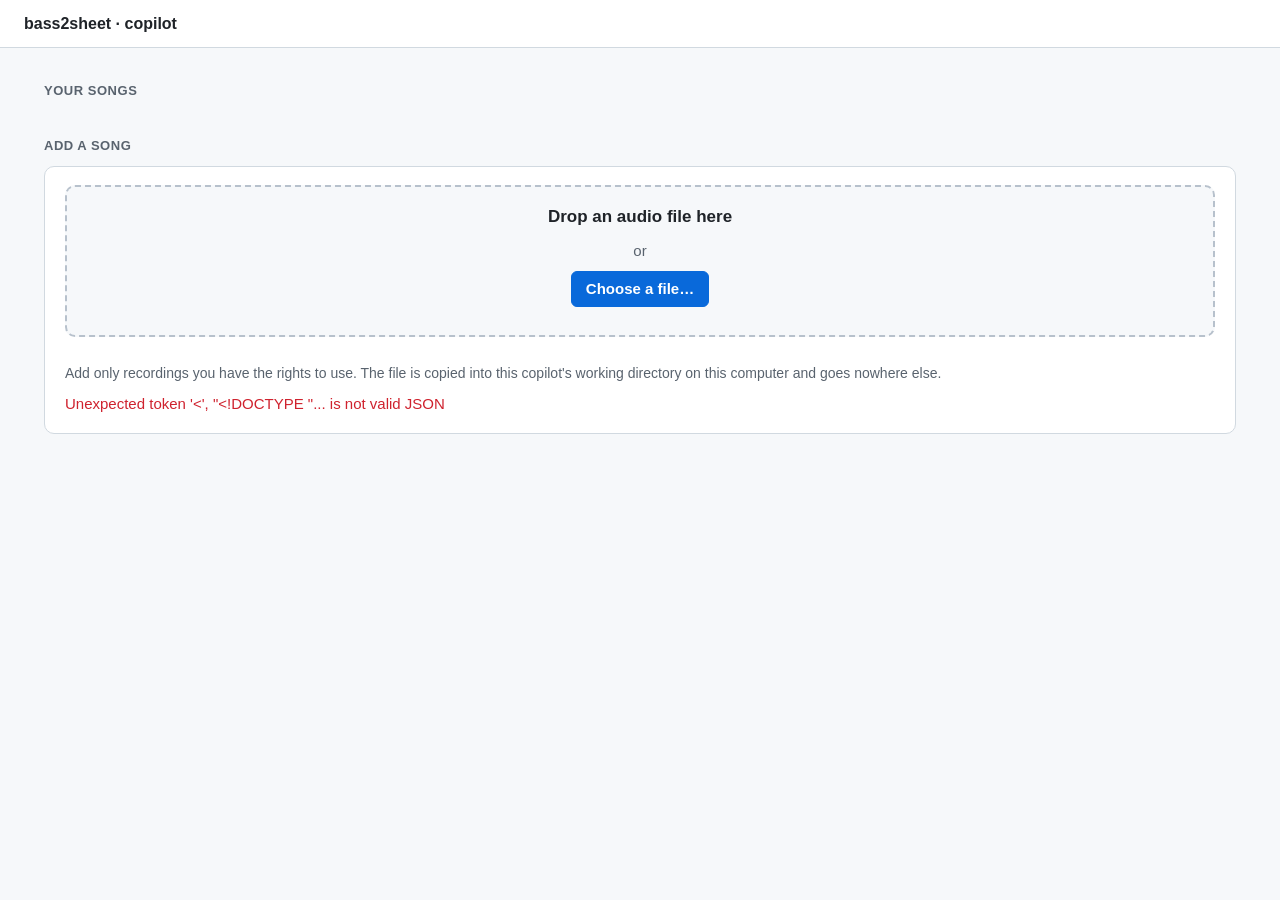
==== src/bass2sheet/copilot_landing.html @ 86bb1fd7 "Copilot: the songs on a first page, and a new song added there by dropping a file The copilot opens " ====
<!doctype html>
<html lang="en">
<head>
<meta charset="utf-8">
<title>bass2sheet · copilot</title>
<link rel="icon" href="data:,">
<script>
  // a link to a song from before the songs had a page of their own: /#song is /song#song now
  if (location.hash.length > 1) location.replace("/song" + location.hash);
</script>
<style>
  :root { --ink: #1f2328; --soft: #59636e; --line: #d1d9e0; --blue: #0969da; --green: #1a7f37; --amber: #9a6700; --red: #cf222e; --bg: #f6f8fa; }
  * { box-sizing: border-box; }
  body { margin: 0; font: 15px/1.45 -apple-system, "Segoe UI", Helvetica, Arial, sans-serif; color: var(--ink); background: var(--bg); }
  header { display: flex; align-items: baseline; gap: 14px; padding: 12px 24px; background: #fff; border-bottom: 1px solid var(--line); }
  header b { font-size: 16px; }
  main { max-width: 1240px; margin: 0 auto; padding: 8px 24px 40px; }
  h2 { font-size: 13px; font-weight: 600; letter-spacing: .04em; text-transform: uppercase; color: var(--soft); margin: 26px 0 10px; }
  .soft { color: var(--soft); }
  .hidden { display: none !important; }
  a { color: var(--blue); }
  button { font: inherit; color: inherit; padding: 6px 14px; border: 1px solid var(--line); border-radius: 6px; background: #fff; cursor: pointer; }
  button:hover { background: #f3f4f6; }
  button.main, a.main { font-weight: 600; background: var(--blue); border-color: var(--blue); color: #fff; }
  button.main:hover, a.main:hover { background: #0860ca; }
  .card { background: #fff; border: 1px solid var(--line); border-radius: 10px; }

  /* the songs */
  #songs { display: grid; grid-template-columns: repeat(auto-fill, minmax(340px, 1fr)); gap: 14px; }
  a.song { display: block; color: inherit; text-decoration: none; overflow: hidden; transition: box-shadow .12s, border-color .12s; }
  a.song:hover { border-color: var(--blue); box-shadow: 0 2px 10px rgba(9, 105, 218, .14); }
  a.song.fresh { border-color: var(--green); box-shadow: 0 0 0 2px rgba(26, 127, 55, .18); }
  canvas.strip { display: block; width: 100%; height: 76px; background: #fff; }
  .band { position: relative; height: 6px; background: #eef1f4; }
  .band i { position: absolute; top: 0; bottom: 0; }
  .band i.heard { background: #aceebb; }
  .band i.worked { background: var(--green); }
  .song .text { padding: 12px 16px 14px; }
  .song .title { font-size: 17px; font-weight: 600; line-height: 1.25; }
  .song .facts { margin-top: 8px; font-variant-numeric: tabular-nums; }
  .song .foot { display: flex; align-items: center; gap: 10px; margin-top: 10px; }
  .song .foot .spacer { flex: 1; }
  .song .open { font-weight: 600; color: var(--blue); }
  #empty { padding: 22px; text-align: center; color: var(--soft); border-style: dashed; }

  /* adding a song */
  #add { padding: 18px 20px; }
  #drop { display: flex; flex-direction: column; align-items: center; justify-content: center; gap: 10px; min-height: 128px; padding: 18px; border: 2px dashed #b7c1cc; border-radius: 10px; background: var(--bg); text-align: center; transition: background .12s, border-color .12s; }
  #drop.over { border-color: var(--blue); background: #ddf4ff; }
  #drop .big { font-size: 17px; font-weight: 600; }
  #finders { display: flex; flex-wrap: wrap; align-items: center; gap: 6px 22px; margin-top: 14px; }
  #finders label { white-space: nowrap; }
  #finders label.off { color: #9aa4ae; }
  #rights { margin: 12px 0 0; font-size: 14px; }
  #addStatus { margin-top: 10px; min-height: 22px; }
  #addStatus.bad { color: var(--red); }

  /* a song being prepared */
  .job { padding: 16px 20px 18px; margin-bottom: 12px; }
  .job .head { display: flex; align-items: baseline; flex-wrap: wrap; gap: 6px 12px; margin-bottom: 14px; }
  .job .head b { font-size: 17px; }
  .job .head .spacer { flex: 1; }
  .job .state { font-weight: 600; }
  .job.failed .state { color: var(--red); }
  .job.done .state { color: var(--green); }
  ol.steps { display: flex; flex-wrap: wrap; row-gap: 14px; list-style: none; margin: 0; padding: 0; }
  ol.steps li { position: relative; flex: 1 1 0; min-width: 112px; padding: 30px 8px 0 0; font-size: 13px; line-height: 1.35; }
  ol.steps li::before { content: ""; position: absolute; left: 0; right: 0; top: 10px; height: 2px; background: var(--line); }
  ol.steps li:last-child::before { right: auto; width: 22px; }
  ol.steps li.done::before { background: var(--green); }
  ol.steps .dot { position: absolute; left: 0; top: 0; width: 22px; height: 22px; border-radius: 50%; border: 2px solid #b7c1cc; background: #fff; color: #fff; font: 700 12px/18px -apple-system, Helvetica, Arial, sans-serif; text-align: center; }
  ol.steps li.done .dot { border-color: var(--green); background: var(--green); }
  ol.steps li.done .dot::after { content: "✓"; }
  ol.steps li.failed .dot { border-color: var(--red); background: var(--red); }
  ol.steps li.failed .dot::after { content: "×"; font-size: 15px; }
  ol.steps li.running .dot { border-color: #b6d7f7; border-top-color: var(--blue); animation: spin .9s linear infinite; }
  @keyframes spin { to { transform: rotate(360deg); } }
  ol.steps .label { display: block; font-weight: 600; color: var(--soft); }
  ol.steps li.running .label, ol.steps li.done .label { color: var(--ink); }
  ol.steps li.running .label { color: var(--blue); }
  ol.steps .time { display: block; font-variant-numeric: tabular-nums; color: var(--soft); min-height: 18px; }
  ol.steps .fact { display: block; color: var(--ink); }
  .job .look { margin-top: 14px; }
  .job .look canvas.strip { height: 96px; border: 1px solid var(--line); border-radius: 6px; }
  .job .look .soft { font-size: 13px; margin-top: 4px; }
  .job .error { margin-top: 12px; color: var(--red); white-space: pre-wrap; }
</style>
</head>
<body>
<header>
  <b>bass2sheet · copilot</b>
  <span id="count" class="soft"></span>
</header>
<main>
  <h2>Your songs</h2>
  <div id="songs"></div>
  <div id="empty" class="card hidden">No songs yet. Add your first one below: it takes a few minutes to prepare, and then you fix its notes with the record playing.</div>

  <h2 id="jobsTitle" class="hidden">New songs</h2>
  <div id="jobs"></div>

  <h2>Add a song</h2>
  <div id="add" class="card">
    <div id="drop">
      <span class="big">Drop an audio file here</span>
      <span class="soft">or</span>
      <button id="choose" class="main">Choose a file…</button>
      <span id="kinds" class="soft"></span>
      <input id="file" type="file" class="hidden" multiple>
    </div>
    <div id="finders"></div>
    <p id="rights" class="soft">Add only recordings you have the rights to use. The file is copied into this copilot's working directory on this computer and goes nowhere else.</p>
    <div id="addStatus"></div>
  </div>
</main>

<script id="logic">
// What needs no page: tested on its own (tests/copilot_landing_logic.js).
const Landing = (() => {
  function clock(s) {  // 3:07
    s = Math.max(0, Math.round(s));
    return Math.floor(s / 60) + ":" + (s % 60 < 10 ? "0" : "") + (s % 60);
  }
  // how long a step took, or has been running
  const took = s => s === null || s === undefined ? "" : s < 1 ? "under a second" : s < 60 ? Math.round(s) + " s" : clock(s);
  // why a file is not sent at all, or null: the server checks again, and looks inside
  function refusal(name, size, kinds, limit) {
    const dot = name.lastIndexOf("."), ext = dot > 0 ? name.slice(dot).toLowerCase() : "";
    if (!kinds.includes(ext)) return `${name} is not an audio file: the copilot takes ${kinds.join(" ")}`;
    if (!size) return `${name} is empty`;
    if (size > limit) return `${name} is ${Math.round(size / 1048576)} MB: the copilot takes files up to ${Math.round(limit / 1048576)} MB`;
    return null;
  }
  const count = (n, one, many) => `${n} ${n === 1 ? one : many || one + "s"}`;
  // what a step found, in a few words
  function fact(step) {
    const f = step.found || {};
    if (step.state !== "done") return "";
    switch (step.id) {
      case "fetching": return f.megabytes ? `${f.megabytes} MB of audio` : "";
      case "reading": return f.length ? `${clock(f.length)} of music` : "";
      case "isolating": return f.by === "given" ? "from the stems that came with it" : f.by === "roformer" ? "by BS-RoFormer" : f.by === "demucs" ? "by Demucs" : "";
      case "pitch": return f.pitched !== undefined ? `a pitch in ${Math.round(100 * f.pitched)}% of it` : "";
      case "notes": return f.notes !== undefined ? count(f.notes, "note") + (f.low ? `, ${f.low} to ${f.high}` : "") : "";
      case "muscriptor": return f.notes !== undefined ? count(f.notes, "note") : "";
      case "second": return f.alone !== undefined ? `${f.alone} of ${f.notes} only MuScriptor hears` : "";
      case "beats": return f.tempo ? `${Math.round(f.tempo)} bpm · ${count(f.bars, "bar")} · ${f.key}` : "";
      case "checks": return f.doubted !== undefined ? `${count(f.doubted, "note")} doubted` : "";
      case "picture": return f.columns ? "shown below" : "";
      default: return "";
    }
  }
  // how far the person is with a song, in words
  function progress(s) {
    if (!s.worked && !s.fixes) return s.checked ? `Heard ${clock(s.checked)} of ${clock(s.length)}, nothing fixed yet` : "Not started";
    return `Worked through ${clock(s.worked)} of ${clock(s.length)} · ${count(s.fixes, "fix", "fixes")}`;
  }
  const whose = finder => finder === "muscriptor" ? "MuScriptor's notes" : "bass2sheet's own notes";
  const esc = t => String(t).replace(/[&<>"']/g, c => ({"&": "&amp;", "<": "&lt;", ">": "&gt;", '"': "&quot;", "'": "&#39;"}[c]));
  return {clock, took, refusal, fact, progress, whose, count, esc};
})();
if (typeof module !== "undefined") module.exports = Landing;
</script>

<script id="app">
const $ = id => document.getElementById(id);
const L = Landing;
let way = {jobs: [], finders: [], kinds: [], limit: 0}, songs = [], fresh = new Set();
const jobEls = new Map(), strips = new Map();  // a job's elements, kept between looks; the pictures already drawn
let polled = 0, timer = null;

async function api(path, body) {
  const r = await fetch(path, body ? {method: "POST", headers: {"Content-Type": "application/json"}, body: JSON.stringify(body)} : undefined);
  const j = await r.json();
  if (!r.ok) throw new Error(j.error || ("error " + r.status));
  return j;
}
function say(text, bad) { $("addStatus").textContent = text || ""; $("addStatus").classList.toggle("bad", !!bad); }

// ------------------------------------------------------------------------------------------------ the picture
// a song's pitch picture, the whole song across: asked for once per song and width, drawn bottom row lowest
async function drawStrip(canvas, id) {
  const want = Math.min(1200, Math.max(200, Math.round(canvas.clientWidth * (window.devicePixelRatio || 1))));
  const key = id + ":" + want;
  if (canvas.dataset.drawn === key) return;
  canvas.dataset.drawn = key;
  try {
    if (!strips.has(key)) {
      const r = await fetch(`/api/strip?song=${encodeURIComponent(id)}&columns=${want}`);
      if (!r.ok) throw new Error("no picture");
      strips.set(key, {rows: +r.headers.get("X-Rows"), columns: +r.headers.get("X-Columns"), data: new Uint8Array(await r.arrayBuffer())});
    }
    const {rows, columns, data} = strips.get(key);
    canvas.width = columns; canvas.height = rows;
    const g = canvas.getContext("2d"), img = g.createImageData(columns, rows), px = img.data;
    for (let r = 0; r < rows; r++) {
      const src = (rows - 1 - r) * columns;
      for (let c = 0; c < columns; c++) {
        const u = data[src + c] / 255, v = u * u, k = (r * columns + c) * 4;  // the song page's colours
        px[k] = 255 - v * 205; px[k + 1] = 255 - v * 180; px[k + 2] = 255 - v * 125; px[k + 3] = 255;
      }
    }
    g.putImageData(img, 0, 0);
  } catch (e) { canvas.dataset.drawn = ""; }
}

// -------------------------------------------------------------------------------------------------- the songs
function showSongs() {
  $("count").textContent = songs.length ? L.count(songs.length, "song") : "";
  $("empty").classList.toggle("hidden", songs.length > 0);
  $("songs").innerHTML = songs.map(s => {
    const span = (kind, [a, b]) => `<i class="${kind}" style="left:${(100 * a / s.length).toFixed(2)}%;width:${(100 * (b - a) / s.length).toFixed(2)}%"></i>`;
    const band = s.spans.heard.map(x => span("heard", x)).join("") + s.spans.worked.map(x => span("worked", x)).join("");
    return `<a class="song card${fresh.has(s.id) ? " fresh" : ""}" href="/song#${encodeURIComponent(s.id)}" data-id="${L.esc(s.id)}">
      <canvas class="strip"></canvas><div class="band" title="Dark green: worked through. Pale: only heard.">${band}</div>
      <div class="text"><div class="title">${L.esc(s.title)}</div><div class="soft">${L.esc(s.artist) || "&nbsp;"}</div>
        <div class="facts">${L.progress(s)}</div>
        <div class="foot"><span class="soft">${L.count(s.notes, "note")} · ${L.whose(s.finder)}</span><span class="spacer"></span><span class="open">${s.worked || s.fixes || s.checked ? "Carry on" : "Open"} ›</span></div>
      </div></a>`;
  }).join("");
  document.querySelectorAll("a.song").forEach(a => drawStrip(a.querySelector("canvas"), a.dataset.id));
}
async function loadSongs() { songs = await api("/api/songs"); showSongs(); }

// ------------------------------------------------------------------------------------- songs being prepared
const STATE = {waiting: "Waiting its turn", running: "Being prepared", done: "Ready", failed: "Could not be prepared"};
function makeJob(job) {
  const el = document.createElement("div");
  el.className = "job card";
  el.innerHTML = `<div class="head"><b></b><span class="soft about"></span><span class="spacer"></span><span class="state"></span><span class="buttons"></span></div>
    <ol class="steps">${job.steps.map(s => `<li data-step="${s.id}"><i class="dot"></i><span class="label">${L.esc(s.label)}</span><span class="time"></span><span class="fact"></span></li>`).join("")}</ol>
    <div class="look hidden"><canvas class="strip"></canvas><div class="soft">The isolated bass, the whole song from left to right: low notes at the bottom, their overtones above.</div></div>
    <div class="error hidden"></div>`;
  el.dataset.steps = job.steps.map(s => s.id).join(" ");
  $("jobs").appendChild(el);
  return el;
}
function showJobs() {
  const live = new Set(way.jobs.map(j => j.id));
  for (const [id, el] of jobEls) if (!live.has(id)) { el.remove(); jobEls.delete(id); }
  $("jobsTitle").classList.toggle("hidden", !way.jobs.length);
  const since = (Date.now() - polled) / 1000;
  for (const job of way.jobs) {
    let el = jobEls.get(job.id);
    if (el && el.dataset.steps !== job.steps.map(s => s.id).join(" ")) { el.remove(); el = null; }
    if (!el) { el = makeJob(job); jobEls.set(job.id, el); }
    el.className = "job card " + job.state;
    el.querySelector(".head b").textContent = job.title;
    el.querySelector(".about").textContent = [job.artist, L.whose(job.finder)].filter(Boolean).join(" · ");
    el.querySelector(".about").title = job.name;
    el.querySelector(".state").textContent = STATE[job.state];
    const buttons = job.state === "done" ? `<a class="main" href="/song#${encodeURIComponent(job.id)}" style="padding:6px 14px;border-radius:6px;text-decoration:none">Open it ›</a> <button data-do="remove">Hide</button>`
      : job.state === "failed" ? `<button data-do="again">Try again</button> <button data-do="remove">Remove</button>` : `<button data-do="remove">Cancel</button>`;
    const box = el.querySelector(".buttons");
    if (box.dataset.for !== job.state) {
      box.dataset.for = job.state; box.innerHTML = buttons;
      box.querySelectorAll("button").forEach(b => b.onclick = () => jobDo(job.id, b.dataset.do));
    }
    for (const s of job.steps) {
      const li = el.querySelector(`li[data-step="${s.id}"]`);
      li.className = s.state;
      li.querySelector(".time").textContent = s.state === "running" ? L.took(Math.max(1, s.elapsed + since)) : s.state === "waiting" ? "" : L.took(s.seconds);
      li.querySelector(".fact").textContent = L.fact(s);
    }
    const pictured = job.steps.some(s => s.id === "picture" && s.state === "done" && s.found.columns);
    el.querySelector(".look").classList.toggle("hidden", !pictured);
    if (pictured) drawStrip(el.querySelector("canvas"), job.id);
    el.querySelector(".error").textContent = job.error || "";
    el.querySelector(".error").classList.toggle("hidden", !(job.state === "failed" && job.error));
  }
}
function showWay() {
  $("kinds").textContent = way.kinds.join("  ") + (way.limit ? ` · up to ${Math.round(way.limit / 1048576)} MB · from a video, the sound is taken` : "");
  $("file").accept = way.kinds.join(",");
  const chosen = localStorage.getItem("copilot.finder") || "own";
  const pick = way.finders.some(f => f.id === chosen && f.ready) ? chosen : "own";
  const made = way.finders.map(f => f.id + f.ready).join(" ");
  if ($("finders").dataset.made !== made) {
    $("finders").dataset.made = made;
    $("finders").innerHTML = `<span class="soft">Start from the notes of</span>` + way.finders.map(f =>
      `<label class="${f.ready ? "" : "off"}" title="${L.esc(f.why)}"><input type="radio" name="finder" value="${f.id}"${f.id === pick ? " checked" : ""}${f.ready ? "" : " disabled"}> ${L.esc(f.label)}${f.id === "muscriptor" ? ` <span class="soft">${f.ready ? "(a separate program; its weights are for non-commercial use)" : "(" + L.esc(f.why) + ")"}</span>` : ""}</label>`).join("");
    $("finders").querySelectorAll("input").forEach(i => i.onchange = () => localStorage.setItem("copilot.finder", i.value));
  }
}
async function look() {
  clearTimeout(timer);
  try {
    const before = new Map(way.jobs.map(j => [j.id, j.state]));
    way = await api("/api/adding"); polled = Date.now();
    showWay(); showJobs();
    const ready = way.jobs.filter(j => j.state === "done" && before.has(j.id) && before.get(j.id) !== "done");
    if (ready.length || way.jobs.some(j => j.state === "done" && !songs.some(s => s.id === j.id))) { ready.forEach(j => fresh.add(j.id)); await loadSongs(); }
  } catch (e) { /* the server is away: the next look says */ }
  timer = setTimeout(look, way.jobs.some(j => j.state === "waiting" || j.state === "running") ? 1000 : 5000);
}
async function jobDo(id, what) {
  try { way = await api("/api/adding", {id, do: what}); polled = Date.now(); showJobs(); look(); }
  catch (e) { say(e.message, true); }
}

// ----------------------------------------------------------------------------------------------- a new song
const finder = () => (document.querySelector('input[name="finder"]:checked') || {value: "own"}).value;
function send(file) {
  return new Promise(resolve => {
    const no = L.refusal(file.name, file.size, way.kinds, way.limit);
    if (no) return resolve(no);
    const x = new XMLHttpRequest();
    x.open("POST", `/api/upload?name=${encodeURIComponent(file.name)}&notes=${encodeURIComponent(finder())}`);
    x.upload.onprogress = e => { if (e.lengthComputable) say(`Copying ${file.name}… ${Math.round(100 * e.loaded / e.total)}%`); };
    x.onload = () => {
      let j = {};
      try { j = JSON.parse(x.responseText); } catch (e) { /* not ours */ }
      resolve(x.status === 200 ? null : j.error || `${file.name} was not taken (error ${x.status})`);
    };
    x.onerror = () => resolve(`${file.name} did not get to the copilot. Is it still running?`);
    x.send(file);
  });
}
async function addFiles(files) {
  const refused = [];
  for (const file of files) {
    say(`Copying ${file.name}…`);
    const no = await send(file);
    if (no) refused.push(no);
    await look();
  }
  say(refused.join("\n"), refused.length > 0);
  if (!refused.length) $("jobsTitle").scrollIntoView({behavior: "smooth", block: "start"});
}
function wire() {
  $("choose").onclick = () => $("file").click();
  $("file").onchange = () => { addFiles([...$("file").files]); $("file").value = ""; };
  let depth = 0;  // a file dragged anywhere over the page lights the box up; dropped anywhere, it is taken
  const holds = e => e.dataTransfer && [...e.dataTransfer.types].includes("Files");
  window.addEventListener("dragenter", e => { if (holds(e)) { depth++; $("drop").classList.add("over"); e.preventDefault(); } });
  window.addEventListener("dragleave", e => { if (holds(e) && --depth <= 0) { depth = 0; $("drop").classList.remove("over"); } });
  window.addEventListener("dragover", e => { if (holds(e)) e.preventDefault(); });
  window.addEventListener("drop", e => {
    if (!holds(e)) return;
    e.preventDefault(); depth = 0; $("drop").classList.remove("over");
    addFiles([...e.dataTransfer.files]);
  });
  window.addEventListener("resize", () => { clearTimeout(wire.again); wire.again = setTimeout(showSongs, 200); });
  setInterval(() => { if (way.jobs.some(j => j.state === "running")) showJobs(); }, 500);  // the running step's clock
}

if (typeof document !== "undefined" && document.getElementById("songs")) {
  wire();
  loadSongs().catch(e => say(e.message, true));
  look();
}
</script>
</body>
</html>
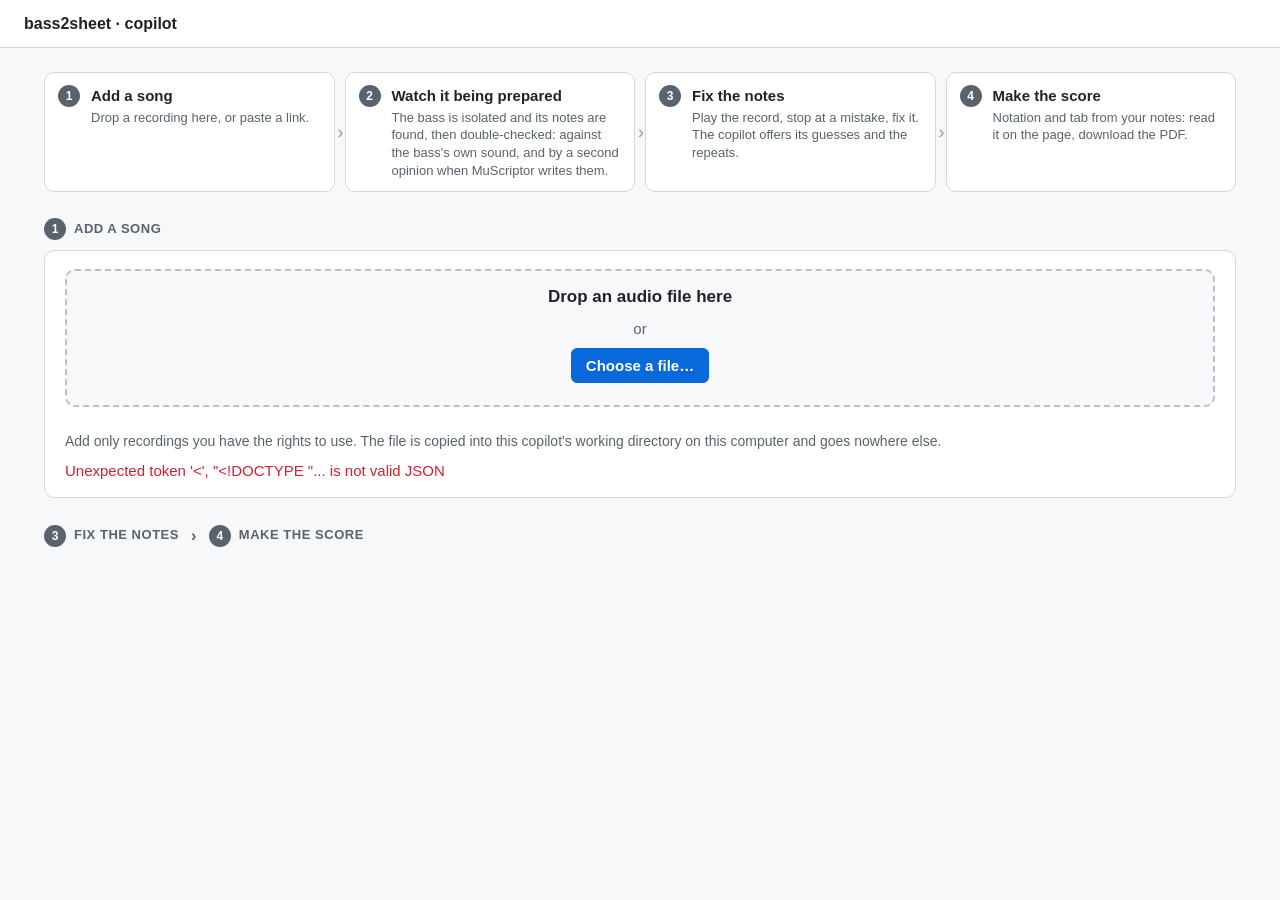
==== commit 40bc64da: "Copilot: the way from a recording to its score, shown on the first page The page now reads in the or" ====
--- a/src/bass2sheet/copilot_landing.html
+++ b/src/bass2sheet/copilot_landing.html
@@ -15,7 +15,20 @@
   header { display: flex; align-items: baseline; gap: 14px; padding: 12px 24px; background: #fff; border-bottom: 1px solid var(--line); }
   header b { font-size: 16px; }
   main { max-width: 1240px; margin: 0 auto; padding: 8px 24px 40px; }
-  h2 { font-size: 13px; font-weight: 600; letter-spacing: .04em; text-transform: uppercase; color: var(--soft); margin: 26px 0 10px; }
+  h2 { display: flex; align-items: center; gap: 8px; font-size: 13px; font-weight: 600; letter-spacing: .04em; text-transform: uppercase; color: var(--soft); margin: 26px 0 10px; scroll-margin-top: 12px; }
+  h2 i, #path i { display: inline-block; width: 22px; height: 22px; border-radius: 50%; background: var(--soft); color: #fff; font: 700 12px/22px -apple-system, Helvetica, Arial, sans-serif; text-align: center; letter-spacing: 0; }
+  h2 .then { margin: 0 4px; font-size: 16px; }
+  /* the path: from a recording to its score, in four stages; the one the person is at is lit */
+  #path { display: flex; gap: 10px; list-style: none; margin: 16px 0 0; padding: 0; }
+  #path li { flex: 1 1 0; position: relative; }
+  #path a { display: block; height: 100%; padding: 12px 14px 12px 46px; background: #fff; border: 1px solid var(--line); border-radius: 10px; color: inherit; text-decoration: none; }
+  #path a:hover { border-color: var(--blue); }
+  #path i { position: absolute; left: 14px; top: 13px; }
+  #path b { display: block; font-size: 15px; }
+  #path span { display: block; font-size: 13px; line-height: 1.35; color: var(--soft); margin-top: 2px; }
+  #path li.now a { border-color: var(--blue); box-shadow: 0 0 0 2px rgba(9, 105, 218, .15); }
+  #path li.now i { background: var(--blue); }
+  #path li:not(:last-child)::after { content: "›"; position: absolute; right: -9px; top: 50%; transform: translateY(-50%); color: #8c959f; font-size: 18px; z-index: 1; }
   .soft { color: var(--soft); }
   .hidden { display: none !important; }
   a { color: var(--blue); }
@@ -27,32 +40,39 @@
 
   /* the songs */
   #songs { display: grid; grid-template-columns: repeat(auto-fill, minmax(340px, 1fr)); gap: 14px; }
-  a.song { display: block; color: inherit; text-decoration: none; overflow: hidden; transition: box-shadow .12s, border-color .12s; }
-  a.song:hover { border-color: var(--blue); box-shadow: 0 2px 10px rgba(9, 105, 218, .14); }
-  a.song.fresh { border-color: var(--green); box-shadow: 0 0 0 2px rgba(26, 127, 55, .18); }
+  .song { overflow: hidden; transition: box-shadow .12s, border-color .12s; }
+  .song:hover { border-color: var(--blue); box-shadow: 0 2px 10px rgba(9, 105, 218, .14); }
+  .song.fresh { border-color: var(--green); box-shadow: 0 0 0 2px rgba(26, 127, 55, .18); }
+  .song a.top { display: block; color: inherit; text-decoration: none; }
+  a.btn { display: inline-block; padding: 6px 14px; border: 1px solid var(--line); border-radius: 6px; background: #fff; color: var(--ink); text-decoration: none; white-space: nowrap; }
+  a.btn:hover { background: #f3f4f6; }
+  a.btn.main { color: #fff; font-weight: 600; background: var(--blue); border-color: var(--blue); }
+  a.btn.main:hover { background: #0860ca; }
   canvas.strip { display: block; width: 100%; height: 76px; background: #fff; }
   .band { position: relative; height: 6px; background: #eef1f4; }
   .band i { position: absolute; top: 0; bottom: 0; }
   .band i.heard { background: #aceebb; }
   .band i.worked { background: var(--green); }
-  .song .text { padding: 12px 16px 14px; }
+  .song .text { padding: 12px 16px 4px; }
   .song .title { font-size: 17px; font-weight: 600; line-height: 1.25; }
   .song .facts { margin-top: 8px; font-variant-numeric: tabular-nums; }
-  .song .foot { display: flex; align-items: center; gap: 10px; margin-top: 10px; }
-  .song .foot .spacer { flex: 1; }
-  .song .open { font-weight: 600; color: var(--blue); }
+  .song .foot { display: flex; align-items: center; flex-wrap: wrap; gap: 8px; padding: 8px 16px 14px; }
   #empty { padding: 22px; text-align: center; color: var(--soft); border-style: dashed; }
 
   /* adding a song */
-  #add { padding: 18px 20px; }
-  #drop { display: flex; flex-direction: column; align-items: center; justify-content: center; gap: 10px; min-height: 128px; padding: 18px; border: 2px dashed #b7c1cc; border-radius: 10px; background: var(--bg); text-align: center; transition: background .12s, border-color .12s; }
+  #add { padding: 18px 20px 16px; }
+  #ways { display: flex; flex-wrap: wrap; gap: 14px; }
+  #drop { flex: 3 1 420px; display: flex; flex-direction: column; align-items: center; justify-content: center; gap: 8px; min-height: 112px; padding: 14px; border: 2px dashed #b7c1cc; border-radius: 10px; background: var(--bg); text-align: center; transition: background .12s, border-color .12s; }
   #drop.over { border-color: var(--blue); background: #ddf4ff; }
-  #drop .big { font-size: 17px; font-weight: 600; }
+  #drop .big, #link .big { font-size: 17px; font-weight: 600; }
+  #link { flex: 2 1 320px; display: flex; flex-direction: column; align-items: center; justify-content: center; gap: 10px; padding: 18px; border: 1px solid var(--line); border-radius: 10px; text-align: center; }
+  #link input { width: 100%; max-width: 420px; font: inherit; padding: 7px 10px; border: 1px solid #b7c1cc; border-radius: 6px; }
   #finders { display: flex; flex-wrap: wrap; align-items: center; gap: 6px 22px; margin-top: 14px; }
   #finders label { white-space: nowrap; }
   #finders label.off { color: #9aa4ae; }
-  #rights { margin: 12px 0 0; font-size: 14px; }
-  #addStatus { margin-top: 10px; min-height: 22px; }
+  #rights { margin: 10px 0 0; font-size: 14px; }
+  #addStatus { margin-top: 8px; white-space: pre-line; }
+  #addStatus:empty { display: none; }
   #addStatus.bad { color: var(--red); }
 
   /* a song being prepared */
@@ -80,6 +100,8 @@
   ol.steps li.running .label { color: var(--blue); }
   ol.steps .time { display: block; font-variant-numeric: tabular-nums; color: var(--soft); min-height: 18px; }
   ol.steps .fact { display: block; color: var(--ink); }
+  ol.steps .check { display: inline-block; margin-top: 2px; padding: 0 6px; border: 1px solid #d4a72c; border-radius: 8px; background: #fff8c5; color: var(--amber); font-size: 11px; font-weight: 600; }
+  .job .now { margin-top: 12px; font-size: 14px; }
   .job .look { margin-top: 14px; }
   .job .look canvas.strip { height: 96px; border: 1px solid var(--line); border-radius: 6px; }
   .job .look .soft { font-size: 13px; margin-top: 4px; }
@@ -92,26 +114,41 @@
   <span id="count" class="soft"></span>
 </header>
 <main>
-  <h2>Your songs</h2>
-  <div id="songs"></div>
-  <div id="empty" class="card hidden">No songs yet. Add your first one below: it takes a few minutes to prepare, and then you fix its notes with the record playing.</div>
-
-  <h2 id="jobsTitle" class="hidden">New songs</h2>
-  <div id="jobs"></div>
-
-  <h2>Add a song</h2>
+  <ol id="path">
+    <li data-stage="add"><a href="#addTitle"><i>1</i><b>Add a song</b><span>Drop a recording here, or paste a link.</span></a></li>
+    <li data-stage="prepare"><a href="#jobsTitle"><i>2</i><b>Watch it being prepared</b><span>The bass is isolated and its notes are found, then double-checked: against the bass's own sound, and by a second opinion when MuScriptor writes them.</span></a></li>
+    <li data-stage="notes"><a href="#songsTitle"><i>3</i><b>Fix the notes</b><span>Play the record, stop at a mistake, fix it. The copilot offers its guesses and the repeats.</span></a></li>
+    <li data-stage="score"><a href="#songsTitle"><i>4</i><b>Make the score</b><span>Notation and tab from your notes: read it on the page, download the PDF.</span></a></li>
+  </ol>
+
+  <h2 id="addTitle"><i>1</i>Add a song</h2>
   <div id="add" class="card">
-    <div id="drop">
-      <span class="big">Drop an audio file here</span>
-      <span class="soft">or</span>
-      <button id="choose" class="main">Choose a file…</button>
-      <span id="kinds" class="soft"></span>
-      <input id="file" type="file" class="hidden" multiple>
+    <div id="ways">
+      <div id="drop">
+        <span class="big">Drop an audio file here</span>
+        <span class="soft">or</span>
+        <button id="choose" class="main">Choose a file…</button>
+        <span id="kinds" class="soft"></span>
+        <input id="file" type="file" class="hidden" multiple>
+      </div>
+      <form id="link" class="hidden">
+        <span class="big">Or paste a YouTube link</span>
+        <input id="url" type="url" placeholder="https://www.youtube.com/watch?v=…" autocomplete="off" spellcheck="false">
+        <button id="fetch" class="main">Fetch its audio</button>
+        <span class="soft">Only where you have the right to download the audio.</span>
+      </form>
     </div>
     <div id="finders"></div>
     <p id="rights" class="soft">Add only recordings you have the rights to use. The file is copied into this copilot's working directory on this computer and goes nowhere else.</p>
     <div id="addStatus"></div>
   </div>
+
+  <h2 id="jobsTitle" class="hidden"><i>2</i>Being prepared</h2>
+  <div id="jobs"></div>
+
+  <h2 id="songsTitle"><i>3</i>Fix the notes<span class="then">›</span><i>4</i>Make the score</h2>
+  <div id="songs"></div>
+  <div id="empty" class="card hidden">No songs yet. Add the first one above: it takes a few minutes to prepare, and then you fix its notes with the record playing.</div>
 </main>
 
 <script id="logic">
@@ -155,9 +192,17 @@
     if (!s.worked && !s.fixes) return s.checked ? `Heard ${clock(s.checked)} of ${clock(s.length)}, nothing fixed yet` : "Not started";
     return `Worked through ${clock(s.worked)} of ${clock(s.length)} · ${count(s.fixes, "fix", "fixes")}`;
   }
+  // "2026-11-14T12:55:38" as a person reads it; `now` is the moment it is read
+  function when(stamp, now) {
+    const t = new Date(stamp), day = d => new Date(d.getFullYear(), d.getMonth(), d.getDate()).getTime();
+    if (isNaN(t)) return "";
+    const days = Math.round((day(now) - day(t)) / 86400000);
+    const months = ["Jan", "Feb", "Mar", "Apr", "May", "Jun", "Jul", "Aug", "Sep", "Oct", "Nov", "Dec"];
+    return (days === 0 ? "today" : days === 1 ? "yesterday" : `${t.getDate()} ${months[t.getMonth()]}`) + " at " + t.getHours() + ":" + String(t.getMinutes()).padStart(2, "0");
+  }
   const whose = finder => finder === "muscriptor" ? "MuScriptor's notes" : "bass2sheet's own notes";
   const esc = t => String(t).replace(/[&<>"']/g, c => ({"&": "&amp;", "<": "&lt;", ">": "&gt;", '"': "&quot;", "'": "&#39;"}[c]));
-  return {clock, took, refusal, fact, progress, whose, count, esc};
+  return {clock, took, refusal, fact, progress, whose, count, esc, when};
 })();
 if (typeof module !== "undefined") module.exports = Landing;
 </script>
@@ -211,14 +256,25 @@
   $("songs").innerHTML = songs.map(s => {
     const span = (kind, [a, b]) => `<i class="${kind}" style="left:${(100 * a / s.length).toFixed(2)}%;width:${(100 * (b - a) / s.length).toFixed(2)}%"></i>`;
     const band = s.spans.heard.map(x => span("heard", x)).join("") + s.spans.worked.map(x => span("worked", x)).join("");
-    return `<a class="song card${fresh.has(s.id) ? " fresh" : ""}" href="/song#${encodeURIComponent(s.id)}" data-id="${L.esc(s.id)}">
-      <canvas class="strip"></canvas><div class="band" title="Dark green: worked through. Pale: only heard.">${band}</div>
-      <div class="text"><div class="title">${L.esc(s.title)}</div><div class="soft">${L.esc(s.artist) || "&nbsp;"}</div>
-        <div class="facts">${L.progress(s)}</div>
-        <div class="foot"><span class="soft">${L.count(s.notes, "note")} · ${L.whose(s.finder)}</span><span class="spacer"></span><span class="open">${s.worked || s.fixes || s.checked ? "Carry on" : "Open"} ›</span></div>
-      </div></a>`;
+    const id = encodeURIComponent(s.id), begun = s.worked || s.fixes || s.checked;
+    return `<div class="song card${fresh.has(s.id) ? " fresh" : ""}" data-id="${L.esc(s.id)}">
+      <a class="top" href="/song#${id}" title="Fix the notes">
+        <canvas class="strip"></canvas><div class="band" title="Dark green: worked through. Pale: only heard.">${band}</div>
+        <div class="text"><div class="title">${L.esc(s.title)}</div><div class="soft">${L.esc(s.artist) || "&nbsp;"}</div>
+          <div class="facts">${L.progress(s)}</div>
+          <div class="soft">${L.count(s.notes, "note")} · ${L.whose(s.finder)}${s.score ? " · score made " + L.when(s.score.when, new Date()) : ""}</div>
+        </div></a>
+      <div class="foot"><a class="btn main" href="/song#${id}">${begun ? "Carry on with the notes" : "Fix the notes"} ›</a><a class="btn" href="/score#${id}">${s.score ? "See the score" : "Make the score"}</a></div>
+    </div>`;
   }).join("");
-  document.querySelectorAll("a.song").forEach(a => drawStrip(a.querySelector("canvas"), a.dataset.id));
+  document.querySelectorAll("#songs .song").forEach(a => drawStrip(a.querySelector("canvas"), a.dataset.id));
+  showPath();
+}
+// where the person is on the path: a song is on its way; or there are songs to work on; or there is none yet
+function showPath() {
+  const busy = way.jobs.some(j => j.state === "waiting" || j.state === "running");
+  const at = busy ? "prepare" : songs.length ? (songs.some(s => s.fixes || s.worked) ? "score" : "notes") : "add";
+  document.querySelectorAll("#path li").forEach(li => li.classList.toggle("now", li.dataset.stage === at || (at === "score" && li.dataset.stage === "notes")));
 }
 async function loadSongs() { songs = await api("/api/songs"); showSongs(); }
 
@@ -228,33 +284,33 @@
   const el = document.createElement("div");
   el.className = "job card";
   el.innerHTML = `<div class="head"><b></b><span class="soft about"></span><span class="spacer"></span><span class="state"></span><span class="buttons"></span></div>
-    <ol class="steps">${job.steps.map(s => `<li data-step="${s.id}"><i class="dot"></i><span class="label">${L.esc(s.label)}</span><span class="time"></span><span class="fact"></span></li>`).join("")}</ol>
+    <ol class="steps">${job.steps.map(s => `<li data-step="${s.id}" title="${L.esc(s.about)}"><i class="dot"></i><span class="label">${L.esc(s.label)}</span>${s.check ? `<span class="check">double check</span>` : ""}<span class="time"></span><span class="fact"></span></li>`).join("")}</ol>
     <div class="look hidden"><canvas class="strip"></canvas><div class="soft">The isolated bass, the whole song from left to right: low notes at the bottom, their overtones above.</div></div>
-    <div class="error hidden"></div>`;
+    <div class="now soft"></div><div class="error hidden"></div>`;
   el.dataset.steps = job.steps.map(s => s.id).join(" ");
   $("jobs").appendChild(el);
   return el;
 }
 function showJobs() {
-  const live = new Set(way.jobs.map(j => j.id));
+  const live = new Set(way.jobs.map(j => j.key));
   for (const [id, el] of jobEls) if (!live.has(id)) { el.remove(); jobEls.delete(id); }
   $("jobsTitle").classList.toggle("hidden", !way.jobs.length);
   const since = (Date.now() - polled) / 1000;
   for (const job of way.jobs) {
-    let el = jobEls.get(job.id);
+    let el = jobEls.get(job.key);
     if (el && el.dataset.steps !== job.steps.map(s => s.id).join(" ")) { el.remove(); el = null; }
-    if (!el) { el = makeJob(job); jobEls.set(job.id, el); }
+    if (!el) { el = makeJob(job); jobEls.set(job.key, el); }
     el.className = "job card " + job.state;
     el.querySelector(".head b").textContent = job.title;
-    el.querySelector(".about").textContent = [job.artist, L.whose(job.finder)].filter(Boolean).join(" · ");
-    el.querySelector(".about").title = job.name;
+    el.querySelector(".about").textContent = [job.artist, job.id ? "" : job.url, L.whose(job.finder)].filter(Boolean).join(" · ");
+    el.querySelector(".about").title = job.name || job.url || "";
     el.querySelector(".state").textContent = STATE[job.state];
-    const buttons = job.state === "done" ? `<a class="main" href="/song#${encodeURIComponent(job.id)}" style="padding:6px 14px;border-radius:6px;text-decoration:none">Open it ›</a> <button data-do="remove">Hide</button>`
+    const buttons = job.state === "done" ? `<a class="btn main" href="/song#${encodeURIComponent(job.id)}">Fix the notes ›</a> <button data-do="remove">Hide</button>`
       : job.state === "failed" ? `<button data-do="again">Try again</button> <button data-do="remove">Remove</button>` : `<button data-do="remove">Cancel</button>`;
     const box = el.querySelector(".buttons");
     if (box.dataset.for !== job.state) {
       box.dataset.for = job.state; box.innerHTML = buttons;
-      box.querySelectorAll("button").forEach(b => b.onclick = () => jobDo(job.id, b.dataset.do));
+      box.querySelectorAll("button").forEach(b => b.onclick = () => jobDo(job.key, b.dataset.do));
     }
     for (const s of job.steps) {
       const li = el.querySelector(`li[data-step="${s.id}"]`);
@@ -264,7 +320,9 @@
     }
     const pictured = job.steps.some(s => s.id === "picture" && s.state === "done" && s.found.columns);
     el.querySelector(".look").classList.toggle("hidden", !pictured);
-    if (pictured) drawStrip(el.querySelector("canvas"), job.id);
+    if (pictured && job.id) drawStrip(el.querySelector("canvas"), job.id);
+    const running = job.steps.find(s => s.state === "running");
+    el.querySelector(".now").textContent = running ? running.about : job.state === "waiting" ? "Another song is being prepared: this one is next." : "";
     el.querySelector(".error").textContent = job.error || "";
     el.querySelector(".error").classList.toggle("hidden", !(job.state === "failed" && job.error));
   }
@@ -272,6 +330,7 @@
 function showWay() {
   $("kinds").textContent = way.kinds.join("  ") + (way.limit ? ` · up to ${Math.round(way.limit / 1048576)} MB · from a video, the sound is taken` : "");
   $("file").accept = way.kinds.join(",");
+  $("link").classList.toggle("hidden", !way.links);  // only where a downloader is installed
   const chosen = localStorage.getItem("copilot.finder") || "own";
   const pick = way.finders.some(f => f.id === chosen && f.ready) ? chosen : "own";
   const made = way.finders.map(f => f.id + f.ready).join(" ");
@@ -285,10 +344,10 @@
 async function look() {
   clearTimeout(timer);
   try {
-    const before = new Map(way.jobs.map(j => [j.id, j.state]));
+    const before = new Map(way.jobs.map(j => [j.key, j.state]));
     way = await api("/api/adding"); polled = Date.now();
-    showWay(); showJobs();
-    const ready = way.jobs.filter(j => j.state === "done" && before.has(j.id) && before.get(j.id) !== "done");
+    showWay(); showJobs(); showPath();
+    const ready = way.jobs.filter(j => j.state === "done" && before.has(j.key) && before.get(j.key) !== "done");
     if (ready.length || way.jobs.some(j => j.state === "done" && !songs.some(s => s.id === j.id))) { ready.forEach(j => fresh.add(j.id)); await loadSongs(); }
   } catch (e) { /* the server is away: the next look says */ }
   timer = setTimeout(look, way.jobs.some(j => j.state === "waiting" || j.state === "running") ? 1000 : 5000);
@@ -327,7 +386,19 @@
   say(refused.join("\n"), refused.length > 0);
   if (!refused.length) $("jobsTitle").scrollIntoView({behavior: "smooth", block: "start"});
 }
+async function addLink(e) {
+  e.preventDefault();
+  const url = $("url").value.trim();
+  if (!url) return;
+  try {
+    await api("/api/link", {url, notes: finder()});
+    $("url").value = ""; say("");
+    await look();
+    $("jobsTitle").scrollIntoView({behavior: "smooth", block: "start"});
+  } catch (err) { say(err.message, true); }
+}
 function wire() {
+  $("link").onsubmit = addLink;
   $("choose").onclick = () => $("file").click();
   $("file").onchange = () => { addFiles([...$("file").files]); $("file").value = ""; };
   let depth = 0;  // a file dragged anywhere over the page lights the box up; dropped anywhere, it is taken
